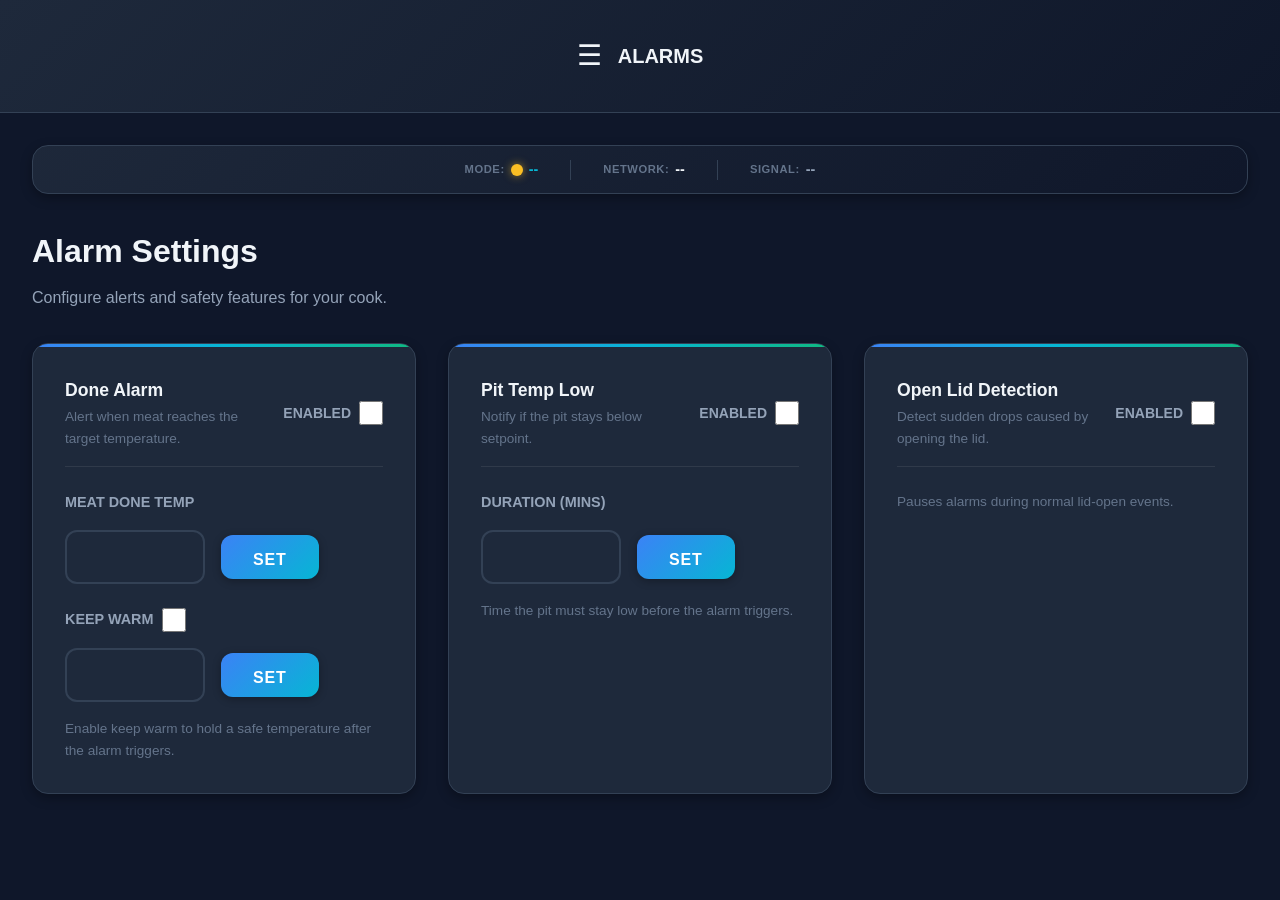
==== data/alarms.html @ 567a8484 "mess of changes" ====
<!DOCTYPE html>
<html lang="en">

<head>
    <meta charset="UTF-8">
    <title>Temp Controller - Alarms</title>
    <meta name="viewport" content="width=device-width, initial-scale=1">
    <meta name="theme-color" content="#f97316">
    <meta name="apple-mobile-web-app-capable" content="yes">
    <meta name="apple-mobile-web-app-status-bar-style" content="black-translucent">
    <link rel="icon" type="image/png" href="favicon.png">
    <link rel="apple-touch-icon" href="/icon-192.svg">
    <link rel="manifest" href="/manifest.json">
    <link rel="stylesheet" type="text/css" href="style.css">
</head>

<body class="alarms-page">
    <div class="navbar">
        <div tabindex="0" class="menu">
            <label>Alarms</label>
            <div class="menu-dropdown">
                <a href="index.html">Home</a>
                <a href="wifi.html">Wifi Setup</a>
                <a href="alarms.html">Alarms</a>
                <a href="graph.html">Temperature Graph</a>
                <a href="configuration.html">Configuration</a>
            </div>
        </div>
    </div>
    <main class="content">
        <!-- WiFi Status Bar -->
        <div class="wifi-status-bar">
            <div class="wifi-info">
                <div class="wifi-item">
                    <span class="wifi-label">Mode:</span>
                    <span id="wifi-indicator"></span>
                    <span id="wifi-mode" class="wifi-value">--</span>
                </div>
                <div class="wifi-divider"></div>
                <div class="wifi-item">
                    <span class="wifi-label">Network:</span>
                    <span id="wifi-ssid" class="wifi-value">--</span>
                </div>
                <div class="wifi-divider"></div>
                <div class="wifi-item">
                    <span class="wifi-label">Signal:</span>
                    <span id="wifi-signal" class="wifi-value">--</span>
                </div>
            </div>
        </div>

        <div class="page-header">
            <h1 class="page-title">Alarm Settings</h1>
            <p class="page-subtitle">Configure alerts and safety features for your cook.</p>
        </div>
        <div class="box-grid alarms-grid">
            <section class="box alarm-card">
                <div class="alarm-header">
                    <div>
                        <div class="alarm-title">Done Alarm</div>
                        <div class="alarm-subtitle">Alert when meat reaches the target temperature.</div>
                    </div>
                    <label class="alarm-toggle" for="boxValue6">
                        <span>Enabled</span>
                        <input class="boxchecksize" type="checkbox" id="boxValue6" name="DoneAlarm" value="yes"
                            onclick="updateCheckbox()">
                    </label>
                </div>
                <div class="alarm-body">
                    <div class="alarm-row">
                        <label class="alarm-label" for="box8">Meat Done Temp</label>
                        <div class="alarm-input-group">
                            <input type="text" id="box8" class="setpoint-input alarm-input" min="32" max="225" step="1"
                                value="" maxlength="3" size="5" inputmode="numeric" pattern="[0-9]*" onfocus="this.value=''"
                                onkeydown="if(event.key==='Enter') { this.blur(); updateBox(this); }" />
                            <button class="save-btn alarm-btn" onclick="updateBox(document.getElementById('box8'))">Set</button>
                        </div>
                    </div>
                    <div class="alarm-row">
                        <label class="alarm-label" for="boxValue4" style="display: flex; align-items: center; gap: 8px;">
                            Keep Warm
                            <input class="boxchecksize" type="checkbox" id="boxValue4" name="KeepWarm" value="yes"
                                onclick="updateCheckbox()">
                        </label>
                        <div class="alarm-input-group">
                            <input type="text" id="box9" class="setpoint-input alarm-input" min="160" max="450" step="1"
                                value="" maxlength="3" size="5" inputmode="numeric" pattern="[0-9]*" onfocus="this.value=''"
                                onkeydown="if(event.key==='Enter') { this.blur(); updateBox(this); }" />
                            <button class="save-btn alarm-btn" onclick="updateBox(document.getElementById('box9'))">Set</button>
                        </div>
                        <div class="alarm-hint">Enable keep warm to hold a safe temperature after the alarm triggers.</div>
                    </div>
                </div>
            </section>

            <section class="box alarm-card">
                <div class="alarm-header">
                    <div>
                        <div class="alarm-title">Pit Temp Low</div>
                        <div class="alarm-subtitle">Notify if the pit stays below setpoint.</div>
                    </div>
                    <label class="alarm-toggle" for="boxValue5">
                        <span>Enabled</span>
                        <input class="boxchecksize" type="checkbox" id="boxValue5" name="PitTempLow" value="yes"
                            onclick="updateCheckbox()">
                    </label>
                </div>
                <div class="alarm-body">
                    <div class="alarm-row">
                        <label class="alarm-label" for="box10">Duration (mins)</label>
                        <div class="alarm-input-group">
                            <input type="text" id="box10" class="setpoint-input alarm-input" min="1" max="999" step="1"
                                value="" maxlength="3" size="5" inputmode="numeric" pattern="[0-9]*" onfocus="this.value=''"
                                onkeydown="if(event.key==='Enter') { this.blur(); updateBox(this); }" />
                            <button class="save-btn alarm-btn" onclick="updateBox(document.getElementById('box10'))">Set</button>
                        </div>
                        <div class="alarm-hint">Time the pit must stay low before the alarm triggers.</div>
                    </div>
                </div>
            </section>

            <section class="box alarm-card">
                <div class="alarm-header">
                    <div>
                        <div class="alarm-title">Open Lid Detection</div>
                        <div class="alarm-subtitle">Detect sudden drops caused by opening the lid.</div>
                    </div>
                    <label class="alarm-toggle" for="boxValue7">
                        <span>Enabled</span>
                        <input class="boxchecksize" type="checkbox" id="boxValue7" name="LidDetection" value="yes"
                            onclick="updateCheckbox()">
                    </label>
                </div>
                <div class="alarm-body">
                    <div class="alarm-hint">Pauses alarms during normal lid-open events.</div>
                </div>
            </section>

        </div>
    </main>
    <script src="script.js" defer></script>
    <script>
        if ('serviceWorker' in navigator && location.protocol === 'http:') {
            window.addEventListener('load', () => {
                navigator.serviceWorker.register('/sw.js?v=3.0.3')
                    .then(reg => console.log('[PWA] Service Worker registered'))
                    .catch(err => console.log('[PWA] SW registration failed:', err));
            });
        }
    </script>
</body>

</html>
---- data/style.css ----
/* =============================================================================
   Smoker Controller - Modern Dashboard Styles
   ============================================================================= */

   /* Chrome, Safari, Edge, Opera */
input::-webkit-outer-spin-button,
input::-webkit-inner-spin-button {
  -webkit-appearance: none;
  margin: 0;
}

/* Firefox */
input[type=number] {
  -moz-appearance: textfield;
}
/* =============================================================================
   CSS CUSTOM PROPERTIES (Design Tokens)
   ============================================================================= */
:root {
  /* Color System - Dark Dashboard Theme */
  --primary-bg: #0f172a;
  --secondary-bg: #1e293b;
  --card-bg: #1e293b;
  --accent-blue: #3b82f6;
  --accent-cyan: #06b6d4;
  --accent-green: #10b981;
  --accent-orange: #f97316;
  --accent-red: #ef4444;
  --text-primary: #f1f5f9;
  --text-secondary: #94a3b8;
  --text-muted: #64748b;
  --border-color: #334155;
  --shadow: rgba(0, 0, 0, 0.3);
  --shadow-lg: rgba(0, 0, 0, 0.5);

  /* Spacing System */
  --space-xs: 0.5rem;
  --space-sm: 1rem;
  --space-md: 1.5rem;
  --space-lg: 2rem;
  --space-xl: 3rem;

  /* Border Radius */
  --radius-sm: 0.5rem;
  --radius-md: 0.75rem;
  --radius-lg: 1rem;
  --radius-xl: 1.5rem;

  /* Typography */
  --font-sans: -apple-system, BlinkMacSystemFont, "Segoe UI", Roboto, "Helvetica Neue", Arial, sans-serif;
  --font-mono: "Roboto Mono", "SF Mono", Consolas, "Liberation Mono", Menlo, monospace;

  /* Transitions */
  --transition-fast: 150ms cubic-bezier(0.4, 0, 0.2, 1);
  --transition-base: 200ms cubic-bezier(0.4, 0, 0.2, 1);
  --transition-slow: 300ms cubic-bezier(0.4, 0, 0.2, 1);
}

/* Light Mode Override */
body.light-mode {
  --primary-bg: #f8fafc;
  --secondary-bg: #ffffff;
  --card-bg: #ffffff;
  --text-primary: #0f172a;
  --text-secondary: #475569;
  --text-muted: #94a3b8;
  --border-color: #e2e8f0;
  --shadow: rgba(0, 0, 0, 0.1);
  --shadow-lg: rgba(0, 0, 0, 0.15);
}

/* =============================================================================
   BASE STYLES
   ============================================================================= */
* {
  margin: 0;
  padding: 0;
  box-sizing: border-box;
}

html {
  font-size: 16px;
  -webkit-font-smoothing: antialiased;
  -moz-osx-font-smoothing: grayscale;
}

body {
  font-family: var(--font-sans);
  background: var(--primary-bg);
  color: var(--text-primary);
  min-height: 100vh;
  line-height: 1.6;
}

/* =============================================================================
   TOAST NOTIFICATIONS
   ============================================================================= */
.toast-container {
  position: fixed;
  top: 1rem;
  right: 1rem;
  z-index: 10050;
  display: flex;
  flex-direction: column;
  gap: 0.75rem;
  pointer-events: none;
}

.toast {
  background: rgba(15, 23, 42, 0.95);
  color: var(--text-primary);
  border: 1px solid var(--border-color);
  border-radius: var(--radius-md);
  padding: 0.75rem 1rem;
  box-shadow: 0 10px 25px var(--shadow-lg);
  transform: translateY(-10px);
  opacity: 0;
  transition: opacity var(--transition-base), transform var(--transition-base);
  min-width: 240px;
  max-width: 320px;
  font-size: 0.9rem;
  font-weight: 600;
  pointer-events: auto;
}

.toast.show {
  opacity: 1;
  transform: translateY(0);
}

.toast-success {
  border-color: rgba(16, 185, 129, 0.6);
  box-shadow: 0 10px 25px rgba(16, 185, 129, 0.2);
}

/* =============================================================================
   HEADER & NAVIGATION
   ============================================================================= */
header {
  background: linear-gradient(135deg, var(--secondary-bg), var(--primary-bg));
  border-bottom: 1px solid var(--border-color);
  padding: var(--space-md) var(--space-lg);
  box-shadow: 0 2px 8px var(--shadow);
  position: sticky;
  top: 0;
  z-index: 100;
  display: flex;
  justify-content: space-between;
  align-items: center;
}

header h1 {
  font-size: 1.75rem;
  font-weight: 700;
  background: linear-gradient(135deg, var(--accent-blue), var(--accent-cyan));
  -webkit-background-clip: text;
  -webkit-text-fill-color: transparent;
  background-clip: text;
  margin: 0;
}

/* Menu Backdrop Overlay */
.menu-backdrop {
  position: fixed;
  top: 0;
  left: 0;
  right: 0;
  bottom: 0;
  background: rgba(0, 0, 0, 0.3);
  opacity: 0;
  visibility: hidden;
  transition: all var(--transition-base);
  z-index: 9998;
  backdrop-filter: blur(2px);
}

.menu-backdrop.active {
  opacity: 1;
  visibility: visible;
}

/* Menu Dropdown - Modern Design */
.menu {
  position: relative;
  cursor: pointer;
  outline: none;
  user-select: none;
  display: flex;
  align-items: center;
  gap: var(--space-sm);
  padding: var(--space-sm) var(--space-md);
  border-radius: var(--radius-md);
  transition: background var(--transition-fast);
}

.menu:hover {
  background: rgba(255, 255, 255, 0.05);
}

.menu:before {
  content: "\2630";
  color: var(--text-primary);
  font-size: 1.75rem;
  line-height: 1;
  transition: transform var(--transition-base);
}

.menu.menu-open:before {
  transform: rotate(90deg);
}

.menu label {
  font-size: 1.25rem;
  color: var(--text-primary);
  cursor: pointer;
  font-weight: 600;
  margin: 0;
}

.menu:focus {
  outline: none;
}

.menu.menu-open .menu-dropdown {
  opacity: 1;
  visibility: visible;
  transform: translateY(0);
  pointer-events: auto;
}

.menu-dropdown {
  position: fixed;
  top: 70px;
  left: var(--space-md);
  background: var(--secondary-bg);
  border: 2px solid var(--border-color);
  border-radius: var(--radius-lg);
  box-shadow: 0 12px 40px var(--shadow-lg), 0 0 0 1px rgba(255, 255, 255, 0.05);
  min-width: 260px;
  opacity: 0;
  visibility: hidden;
  transform: translateY(-20px);
  transition: all var(--transition-base);
  pointer-events: none;
  z-index: 9999;
  overflow: hidden;
  backdrop-filter: blur(10px);
  background: linear-gradient(135deg, var(--secondary-bg) 0%, rgba(30, 41, 59, 0.95) 100%);
}

.menu-dropdown::before {
  content: "";
  position: absolute;
  top: 0;
  left: 0;
  right: 0;
  height: 3px;
  background: linear-gradient(90deg, var(--accent-blue), var(--accent-cyan), var(--accent-green));
}

.menu-dropdown a {
  display: flex;
  align-items: center;
  padding: var(--space-md) var(--space-lg);
  color: var(--text-primary);
  text-decoration: none;
  font-size: 1rem;
  font-weight: 500;
  border-bottom: 1px solid rgba(51, 65, 85, 0.5);
  transition: all var(--transition-fast);
  position: relative;
  overflow: hidden;
}

.menu-dropdown a::before {
  content: "";
  position: absolute;
  left: 0;
  top: 0;
  bottom: 0;
  width: 4px;
  background: var(--accent-cyan);
  transform: translateX(-4px);
  transition: transform var(--transition-base);
}

.menu-dropdown a:last-child {
  border-bottom: none;
}

.menu-dropdown a:hover {
  background: rgba(59, 130, 246, 0.1);
  color: var(--accent-cyan);
  padding-left: calc(var(--space-lg) + var(--space-xs));
}

.menu-dropdown a:hover::before {
  transform: translateX(0);
}

.menu-dropdown a:active {
  background: rgba(59, 130, 246, 0.2);
  transform: scale(0.98);
}

/* Menu icons (optional enhancement) */
.menu-dropdown a::after {
  content: "→";
  margin-left: auto;
  opacity: 0;
  transform: translateX(-10px);
  transition: all var(--transition-base);
  color: var(--accent-cyan);
  font-weight: bold;
}

.menu-dropdown a:hover::after {
  opacity: 1;
  transform: translateX(0);
}

/* Dark Mode Toggle */
#darkModeToggle {
  background: transparent;
  border: 2px solid var(--border-color);
  border-radius: var(--radius-md);
  padding: var(--space-xs) var(--space-sm);
  font-size: 1.5rem;
  cursor: pointer;
  transition: all var(--transition-base);
  color: var(--text-primary);
}

#darkModeToggle:hover {
  border-color: var(--accent-cyan);
  transform: scale(1.1);
}

/* Connection Status */
.connection-status {
  display: flex;
  align-items: center;
  gap: var(--space-xs);
  font-size: 0.875rem;
  padding: var(--space-xs) var(--space-sm);
  border-radius: var(--radius-sm);
  background: var(--card-bg);
}

.status-dot {
  width: 8px;
  height: 8px;
  border-radius: 50%;
  animation: pulse 2s cubic-bezier(0.4, 0, 0.6, 1) infinite;
}

.status-connected .status-dot {
  background: var(--accent-green);
}

.status-disconnected .status-dot {
  background: var(--accent-red);
  animation: none;
}

@keyframes pulse {

  0%,
  100% {
    opacity: 1;
  }

  50% {
    opacity: 0.5;
  }
}

/* Navbar (legacy compatibility) */
.navbar {
  display: flex;
  justify-content: center;
  align-items: center;
  flex-wrap: wrap;
  gap: var(--space-sm);
  background: linear-gradient(135deg, var(--secondary-bg), var(--primary-bg));
  border-bottom: 1px solid var(--border-color);
  padding: var(--space-md) var(--space-lg);
}

.navbar p {
  font-size: 1.75rem;
  font-weight: 700;
  color: var(--text-primary);
  text-align: center;
  margin: 0;
}

/* WiFi Status Bar - Full width professional status bar */
.wifi-status-bar {
  display: flex;
  align-items: center;
  justify-content: center;
  gap: var(--space-lg);
  padding: 12px var(--space-lg);
  background: linear-gradient(135deg, rgba(30, 41, 59, 0.95), rgba(15, 23, 42, 0.95));
  border: 1px solid var(--border-color);
  border-radius: var(--radius-lg);
  margin-bottom: var(--space-lg);
  box-shadow: 0 4px 12px var(--shadow);
}

.wifi-status-bar #wifi-indicator {
  width: 12px;
  height: 12px;
  border-radius: 50%;
  background: #fbbf24;
  box-shadow: 0 0 8px rgba(251,191,36,0.6);
  flex-shrink: 0;
}

.wifi-status-bar .wifi-info {
  display: flex;
  align-items: center;
  gap: var(--space-lg);
  flex-wrap: wrap;
}

.wifi-status-bar .wifi-item {
  display: flex;
  align-items: center;
  gap: 6px;
}

.wifi-status-bar .wifi-label {
  font-size: 0.7rem;
  color: var(--text-muted);
  text-transform: uppercase;
  font-weight: 600;
  letter-spacing: 0.05em;
}

.wifi-status-bar .wifi-value {
  font-size: 0.9rem;
  color: var(--text-primary);
  font-weight: 600;
}

.wifi-status-bar #wifi-mode {
  color: var(--accent-cyan);
  font-weight: 700;
}

.wifi-status-bar #wifi-ssid {
  color: var(--text-primary);
  max-width: 200px;
  white-space: nowrap;
  overflow: hidden;
  text-overflow: ellipsis;
}

.wifi-status-bar #wifi-signal {
  color: var(--text-secondary);
}

.wifi-status-bar .wifi-divider {
  width: 1px;
  height: 20px;
  background: var(--border-color);
}

/* =============================================================================
   MAIN CONTENT & DASHBOARD
   ============================================================================= */
.content {
  padding: var(--space-lg);
  max-width: 1400px;
  margin: 0 auto;
}

.dashboard {
  max-width: 1200px;
  margin: 0 auto;
  padding: var(--space-lg);
}

/* =============================================================================
   CARD SYSTEM
   ============================================================================= */
.box-grid {
  display: grid;
  gap: var(--space-lg);
  grid-template-columns: repeat(auto-fit, minmax(250px, 1fr));
  margin: 0 auto;
}

.box,
.card {
  background: linear-gradient(135deg, var(--card-bg), var(--secondary-bg));
  border: 1px solid var(--border-color);
  border-radius: var(--radius-lg);
  padding: var(--space-lg);
  box-shadow: 0 4px 12px var(--shadow);
  transition: all var(--transition-base);
  position: relative;
  overflow: hidden;
}

.box:hover,
.card:hover {
  transform: translateY(-4px);
  box-shadow: 0 8px 24px var(--shadow-lg);
  border-color: var(--accent-cyan);
}

/* Card with gradient accent */
.box::before,
.card::before {
  content: "";
  position: absolute;
  top: 0;
  left: 0;
  right: 0;
  height: 3px;
  background: linear-gradient(90deg, var(--accent-blue), var(--accent-cyan), var(--accent-green));
}

.box-title,
.card h2 {
  font-size: 1.25rem;
  font-weight: 600;
  color: var(--text-secondary);
  margin-bottom: var(--space-sm);
  text-transform: uppercase;
  letter-spacing: 0.05em;
}

.fan-header {
  display: flex;
  align-items: center;
  justify-content: space-between;
  gap: var(--space-sm);
  margin-bottom: var(--space-sm);
}

.card h2 {
  font-size: 1.5rem;
}

/* Chart Card - Full Width */
.chart-card {
  grid-column: 1 / -1;
  min-height: 400px;
}

/* =============================================================================
   VALUE DISPLAYS
   ============================================================================= */
.currentValue,
.temp-display,
.fan-display {
  font-size: 3rem;
  font-weight: 700;
  font-family: var(--font-mono);
  text-align: center;
  margin: var(--space-md) 0;
  background: linear-gradient(135deg, var(--accent-blue), var(--accent-cyan));
  -webkit-background-clip: text;
  -webkit-text-fill-color: transparent;
  background-clip: text;
  line-height: 1.2;
}

.temp-display[aria-live="polite"],
.fan-display[aria-live="polite"] {
  transition: all var(--transition-slow);
}

/* Hidden Value */
.hiddenValue {
  position: absolute;
  left: -9999px;
  width: 1px;
  height: 1px;
  overflow: hidden;
}

/* =============================================================================
   FORM CONTROLS
   ============================================================================= */

/* Setpoint Input */
.setpoint-input {
  width: 100%;
  max-width: 180px;
  margin: 0 auto;
  display: block;
  text-align: center;
  font-size: 2rem;
  font-weight: 700;
  font-family: var(--font-mono);
  padding: var(--space-sm);
  background: var(--secondary-bg);
  border: 2px solid var(--border-color);
  border-radius: var(--radius-md);
  color: var(--text-primary);
  transition: all var(--transition-base);
  outline: none;
  appearance: textfield;
  -moz-appearance: textfield;
}

.setpoint-input::-webkit-outer-spin-button,
.setpoint-input::-webkit-inner-spin-button {
  -webkit-appearance: none;
  margin: 0;
}

.setpoint-input:focus {
  border-color: var(--accent-cyan);
  box-shadow: 0 0 0 3px rgba(6, 182, 212, 0.2);
  transform: scale(1.02);
}

.setpoint-input:hover {
  border-color: var(--accent-blue);
}

/* Buttons */
button,
.box button {
  font-family: var(--font-sans);
  font-size: 1rem;
  font-weight: 600;
  padding: var(--space-sm) var(--space-lg);
  background: linear-gradient(135deg, var(--accent-blue), var(--accent-cyan));
  color: white;
  border: none;
  border-radius: var(--radius-md);
  cursor: pointer;
  transition: all var(--transition-base);
  box-shadow: 0 2px 8px var(--shadow);
  text-transform: uppercase;
  letter-spacing: 0.05em;
}

button:hover,
.box button:hover {
  transform: translateY(-2px);
  box-shadow: 0 4px 12px var(--shadow-lg);
}

button:active,
.box button:active {
  transform: translateY(0);
}

/* Fan Mode Button */
.fan-mode-btn {
  padding: 8px 14px;
  font-size: 0.85rem;
  font-weight: 600;
  letter-spacing: 0.08em;
  text-transform: uppercase;
  border-radius: 8px;
  border: 2px solid var(--accent-green);
  background: rgba(16, 185, 129, 0.15);
  color: #10b981;
  box-shadow: none;
}

.fan-mode-btn:hover {
  transform: none;
  box-shadow: none;
  background: rgba(16, 185, 129, 0.25);
}

.fan-mode-btn--off {
  border-color: #dc2626 !important;
  background: #9d2f2f !important;
  color: #ffffff !important;
  box-shadow: 0 0 3px rgba(220, 38, 38, 0.5) !important;
}

/* Adjustment Buttons (+/-) */
.adj-btn {
  background: var(--secondary-bg);
  border: 1px solid var(--border-color);
  color: var(--text-primary);
  width: 40px;
  height: 40px;
  padding: 0;
  display: flex;
  align-items: center;
  justify-content: center;
  font-size: 1.5rem;
  margin: 0 !important;
  /* Override default button margin */
}

.adj-btn:hover {
  background: var(--card-bg);
  border-color: var(--accent-cyan);
}

/* Checkbox */
input[type="checkbox"],
.boxchecksize {
  width: 24px;
  height: 24px;
  cursor: pointer;
  accent-color: var(--accent-cyan);
  vertical-align: middle;
  float: left;
  margin: 0px 0px 0px;
}

/* Toggle Switch */
.toggle-switch {
  position: relative;
  width: 60px;
  height: 32px;
  flex-shrink: 0;
}

.toggle-switch input {
  opacity: 0;
  width: 0;
  height: 0;
  position: absolute;
}

.toggle-slider {
  position: absolute;
  cursor: pointer;
  top: 0;
  left: 0;
  right: 0;
  bottom: 0;
  background: var(--border-color);
  transition: var(--transition-base);
  border-radius: 34px;
  box-shadow: inset 0 2px 4px rgba(0, 0, 0, 0.2);
}

.toggle-slider:before {
  position: absolute;
  content: "";
  height: 24px;
  width: 24px;
  left: 4px;
  bottom: 4px;
  background: white;
  transition: var(--transition-base);
  border-radius: 50%;
  box-shadow: 0 2px 4px rgba(0, 0, 0, 0.3);
}

.toggle-switch input:checked+.toggle-slider {
  background: linear-gradient(135deg, var(--accent-blue), var(--accent-cyan));
}

.toggle-switch input:checked+.toggle-slider:before {
  transform: translateX(28px);
}

.toggle-switch input:focus+.toggle-slider {
  box-shadow: 0 0 0 3px rgba(6, 182, 212, 0.2);
}

/* Hide/show animation for IP fields */
#static-ip-fields {
  transition: all var(--transition-base);
  max-height: 500px;
  overflow: hidden;
  opacity: 1;
}

#static-ip-fields.hidden {
  max-height: 0;
  opacity: 0;
  margin: 0;
  pointer-events: none;
}

/* Slider */
.slider {
  -webkit-appearance: none;
  width: 100%;
  height: 8px;
  border-radius: var(--radius-sm);
  background: var(--border-color);
  outline: none;
  transition: background var(--transition-base);
}

.slider:hover {
  background: var(--text-muted);
}

.slider::-webkit-slider-thumb {
  -webkit-appearance: none;
  appearance: none;
  width: 24px;
  height: 24px;
  border-radius: 50%;
  background: linear-gradient(135deg, var(--accent-blue), var(--accent-cyan));
  cursor: pointer;
  box-shadow: 0 2px 8px var(--shadow);
  transition: all var(--transition-base);
}

.slider::-webkit-slider-thumb:hover {
  transform: scale(1.2);
  box-shadow: 0 4px 12px var(--shadow-lg);
}

.slider::-moz-range-thumb {
  width: 24px;
  height: 24px;
  border-radius: 50%;
  background: linear-gradient(135deg, var(--accent-blue), var(--accent-cyan));
  cursor: pointer;
  border: none;
  box-shadow: 0 2px 8px var(--shadow);
  transition: all var(--transition-base);
}

.slider::-moz-range-thumb:hover {
  transform: scale(1.2);
  box-shadow: 0 4px 12px var(--shadow-lg);
}

/* =============================================================================
   ALARM/CHECKBOX LAYOUT
   ============================================================================= */
.page-header {
  margin-bottom: var(--space-lg);
  text-align: left;
}

.page-title {
  font-size: 2rem;
  font-weight: 700;
  margin-bottom: var(--space-xs);
  color: var(--text-primary);
}

.page-subtitle {
  color: var(--text-secondary);
  font-size: 1rem;
}

/* =============================================================================
   CONFIGURATION LAYOUT
   ============================================================================= */

.config-grid {
  grid-template-columns: 1fr;
  max-width: 900px;
  margin: 0 auto;
}

.config-full {
  grid-column: 1 / -1;
}

.config-card {
  display: flex;
  flex-direction: column;
  gap: var(--space-md);
  width: 100%;
}

.config-header {
  display: flex;
  align-items: center;
  justify-content: space-between;
  gap: var(--space-md);
  padding-bottom: var(--space-sm);
  border-bottom: 1px solid rgba(255, 255, 255, 0.08);
}

.config-title {
  font-size: 1.1rem;
  font-weight: 700;
  color: var(--text-primary);
  margin-bottom: 0.15rem;
}

.config-subtitle {
  font-size: 0.85rem;
  color: var(--text-muted);
}

.config-body {
  display: flex;
  flex-direction: column;
  gap: var(--space-md);
}

.config-hint {
  font-size: 0.85rem;
  color: var(--text-muted);
  background: rgba(255, 255, 255, 0.03);
  padding: var(--space-sm);
  border-radius: var(--radius-md);
  border: 1px solid rgba(255, 255, 255, 0.06);
}

.config-section {
  display: flex;
  flex-direction: column;
  gap: var(--space-sm);
  padding: var(--space-sm);
  background: var(--secondary-bg);
  border-radius: var(--radius-md);
  border: 1px solid rgba(255, 255, 255, 0.06);
}

.config-section-header {
  display: flex;
  align-items: center;
  justify-content: space-between;
  gap: var(--space-md);
  flex-wrap: wrap;
}

.config-section-title {
  font-size: 1rem;
  font-weight: 700;
  color: var(--text-primary);
}

.config-reading {
  font-size: 0.85rem;
  color: var(--text-muted);
}

.config-controls {
  display: flex;
  align-items: center;
  justify-content: space-between;
  gap: var(--space-md);
  flex-wrap: wrap;
}

.config-input-row {
  display: flex;
  flex-direction: column;
  gap: var(--space-xs);
}

.config-label {
  font-size: 0.75rem;
  text-transform: uppercase;
  color: var(--text-secondary);
  letter-spacing: 0.08em;
}

.config-input-group {
  display: flex;
  align-items: center;
  gap: var(--space-xs);
}

.config-input {
  width: 120px;
  text-align: center;
  font-family: var(--font-mono);
  font-size: 1.25rem;
  padding: var(--space-xs) var(--space-sm);
}

.config-input::-webkit-outer-spin-button,
.config-input::-webkit-inner-spin-button {
  -webkit-appearance: none;
  margin: 0;
}

.config-actions {
  display: flex;
  justify-content: center;
}

.config-defaults {
  display: flex;
  align-items: center;
  gap: var(--space-sm);
  flex-wrap: wrap;
  font-size: 0.85rem;
  color: var(--text-muted);
}

.config-defaults-label {
  text-transform: uppercase;
  font-weight: 600;
  letter-spacing: 0.08em;
  color: var(--text-secondary);
}

.config-defaults-values {
  display: flex;
  align-items: center;
  gap: var(--space-xs);
}

.config-separator {
  color: var(--text-muted);
}

.config-autotune {
  display: flex;
  flex-direction: column;
  gap: var(--space-xs);
  padding: var(--space-sm);
  background: rgba(255, 255, 255, 0.02);
  border: 1px solid rgba(255, 255, 255, 0.06);
  border-radius: var(--radius-md);
}

.config-toggle {
  display: inline-flex;
  align-items: center;
  gap: var(--space-xs);
  color: var(--text-secondary);
  font-weight: 600;
}

.config-toggle input {
  margin: 0;
}

.config-status {
  font-size: 0.85rem;
  color: var(--text-secondary);
}

.config-results {
  display: flex;
  flex-direction: column;
  gap: var(--space-xs);
  font-size: 0.85rem;
  color: var(--text-secondary);
}

.config-results-label {
  text-transform: uppercase;
  font-weight: 600;
  letter-spacing: 0.08em;
  color: var(--text-muted);
}

.config-results-values {
  display: flex;
  flex-wrap: wrap;
  gap: var(--space-sm);
}

.config-warning {
  display: none;
  padding: var(--space-sm);
  border-radius: var(--radius-md);
  border: 1px solid rgba(248, 113, 113, 0.3);
  background: rgba(248, 113, 113, 0.08);
  color: #fca5a5;
  font-size: 0.85rem;
}

.timezone-grid {
  display: grid;
  grid-template-columns: repeat(auto-fit, minmax(160px, 1fr));
  gap: var(--space-sm);
}

.tz-option {
  position: relative;
  display: flex;
  flex-direction: column;
  gap: 2px;
  padding: var(--space-sm);
  border-radius: var(--radius-md);
  background: var(--secondary-bg);
  border: 1px solid rgba(255, 255, 255, 0.06);
  cursor: pointer;
  transition: all var(--transition-base);
}

.tz-option:hover {
  transform: translateY(-2px);
  border-color: var(--accent-cyan);
  box-shadow: 0 6px 16px var(--shadow);
}

.tz-option input {
  position: absolute;
  opacity: 0;
  pointer-events: none;
}

.tz-radio-custom {
  width: 14px;
  height: 14px;
  border-radius: 50%;
  border: 2px solid var(--border-color);
  background: transparent;
  margin-bottom: var(--space-xs);
  box-shadow: inset 0 0 0 2px transparent;
}

.tz-label {
  font-size: 0.95rem;
  font-weight: 700;
  color: var(--text-primary);
}

.tz-abbrev {
  font-size: 0.75rem;
  color: var(--text-muted);
  text-transform: uppercase;
  letter-spacing: 0.06em;
}

.tz-option.selected {
  border-color: var(--accent-cyan);
  background: rgba(6, 182, 212, 0.08);
}

.tz-option.selected .tz-radio-custom {
  border-color: var(--accent-cyan);
  box-shadow: inset 0 0 0 4px var(--accent-cyan);
}

.instruction-text {
  color: var(--text-muted);
  font-size: 0.9rem;
  line-height: 1.5;
  margin: 0;
}

.config-warning-text {
  color: #f87171;
  font-weight: 700;
}

.config-btn {
  display: inline-flex;
  align-items: center;
  justify-content: center;
  height: 44px;
}

.config-btn--wide {
  width: 200px;
}

.pid-grid {
  display: grid;
  grid-template-columns: repeat(auto-fit, minmax(150px, 1fr));
  gap: var(--space-md);
}

.pid-field {
  display: flex;
  flex-direction: column;
  align-items: center;
  gap: var(--space-xs);
}

.pid-field label {
  font-size: 0.8rem;
  color: var(--text-muted);
}

.config-ota-stack {
  display: flex;
  flex-direction: column;
  align-items: center;
  gap: var(--space-md);
}

.config-ota-meta {
  display: flex;
  flex-wrap: wrap;
  gap: var(--space-sm);
  justify-content: center;
}

.config-pill {
  padding: var(--space-xs) var(--space-md);
  border-radius: var(--radius-md);
  background: rgba(0, 0, 0, 0.2);
  border: 1px solid rgba(255, 255, 255, 0.08);
  color: var(--text-primary);
  font-size: 0.9rem;
}

.config-ota-actions {
  display: flex;
  flex-wrap: wrap;
  gap: var(--space-sm);
  justify-content: center;
}

.config-ota-status {
  min-height: 24px;
  text-align: center;
}

.config-progress {
  width: 260px;
  height: 18px;
  background: rgba(255, 255, 255, 0.08);
  border-radius: 8px;
  overflow: hidden;
  display: none;
}

.config-progress-bar {
  height: 100%;
  width: 0%;
  background: var(--accent-green);
  transition: width 0.3s;
}

.config-ota-details {
  display: flex;
  flex-direction: column;
  gap: 6px;
  font-size: 0.8rem;
  color: var(--text-muted);
  text-align: center;
}

.config-strong {
  font-weight: 700;
  color: var(--text-primary);
}

.alarms-grid {
  grid-template-columns: repeat(auto-fit, minmax(280px, 1fr));
}

.alarm-card {
  display: flex;
  flex-direction: column;
  gap: var(--space-md);
}

.alarm-header {
  display: flex;
  align-items: center;
  justify-content: space-between;
  gap: var(--space-md);
  padding-bottom: var(--space-sm);
  border-bottom: 1px solid rgba(255, 255, 255, 0.08);
}

.alarm-title {
  font-size: 1.1rem;
  font-weight: 700;
  color: var(--text-primary);
  margin-bottom: 0.15rem;
}

.alarm-subtitle {
  font-size: 0.85rem;
  color: var(--text-muted);
}

.alarm-toggle {
  display: inline-flex;
  align-items: center;
  gap: var(--space-xs);
  color: var(--text-secondary);
  font-weight: 600;
}

.alarm-toggle input {
  margin: 0;
}

.alarm-body {
  display: flex;
  flex-direction: column;
  gap: var(--space-sm);
}

.alarm-row {
  display: flex;
  flex-direction: column;
  gap: var(--space-xs);
}

.alarm-label {
  font-size: 0.9rem;
  color: var(--text-secondary);
}

.alarm-input-group {
  display: flex;
  align-items: center;
  gap: var(--space-sm);
  flex-wrap: wrap;
}

.alarm-input {
  max-width: 140px;
  font-size: 1.5rem;
}

.alarm-btn {
  height: 44px;
  padding: 0 var(--space-md);
}

.alarm-inline {
  display: flex;
  align-items: center;
  gap: var(--space-sm);
  flex-wrap: wrap;
}

.alarm-hint {
  font-size: 0.85rem;
  color: var(--text-muted);
}

/* =============================================================================
   GRAPH LAYOUT
   ============================================================================= */

.graph-grid {
  grid-template-columns: 1fr;
}

.graph-card {
  display: flex;
  flex-direction: column;
  gap: var(--space-md);
}

.graph-header {
  display: flex;
  align-items: center;
  justify-content: space-between;
  gap: var(--space-md);
  padding-bottom: var(--space-sm);
  border-bottom: 1px solid rgba(255, 255, 255, 0.08);
}

.graph-title {
  font-size: 1.1rem;
  font-weight: 700;
  color: var(--text-primary);
  margin-bottom: 0.15rem;
}

.graph-subtitle {
  font-size: 0.85rem;
  color: var(--text-muted);
}

.graph-body {
  display: flex;
  flex-direction: column;
  gap: var(--space-sm);
}

.chart-container {
  position: relative;
  width: 100%;
  height: 400px;
}

.boxAlarm {
  display: flex;
  justify-content: space-between;
  align-items: center;
  padding: var(--space-sm);
  margin: var(--space-xs) 0;
  background: var(--secondary-bg);
  border-radius: var(--radius-sm);
}

.boxAlarm label {
  font-size: 1rem;
  color: var(--text-secondary);
  margin-right: var(--space-sm);
}

.boxAlarm input {
  margin: 0;
}

/* Scoped override: keep alarm header controls vertically aligned
   Remove float and extra bottom margin only for checkboxes inside alarm headers */
.box .boxAlarm input[type="checkbox"],
.box .boxAlarm .boxchecksize {
  float: none;
  margin: 0;
  vertical-align: middle;
}

/* Center the control row that follows an alarm header (.boxAlarm) */
.box .boxAlarm + div {
  display: flex;
  align-items: center;
  gap: 5px;
  margin-top: 0;
  justify-content: center;
}

/* Place checkbox to the right of the label text inside alarm headers */
.box .boxAlarm label {
  display: inline-flex;
  align-items: center;
  gap: var(--space-xs);
}
.box .boxAlarm label input[type="checkbox"],
.box .boxAlarm label .boxchecksize {
  order: 2;
  float: none;
  margin: 0 0 0;
  vertical-align: middle;
}

/* =============================================================================
   CHART CONTAINER
   ============================================================================= */
.chart-container {
  width: 100%;
  height: 400px;
  position: relative;  
}

#tempChart,
#fanChart {
  max-height: 100%;
}

/* =============================================================================
   WIFI CONFIGURATION STYLES
   ============================================================================= */

/* Form Containers */
form {
  max-width: 500px;
  margin: var(--space-lg) auto;
  background: var(--card-bg);
  padding: var(--space-xl);
  border-radius: var(--radius-lg);
  box-shadow: 0 8px 24px var(--shadow-lg);
  border: 1px solid var(--border-color);
}

/* Form Inputs */
input[type="text"],
input[type="password"],
input[type="number"],
select {
  width: 100%;
  padding: var(--space-sm) var(--space-md);
  margin: var(--space-xs) 0 var(--space-xs) 0;
  background: var(--secondary-bg);
  border: 2px solid var(--border-color);
  border-radius: var(--radius-md);
  color: var(--text-primary);
  font-size: 1rem;
  font-family: var(--font-sans);
  transition: all var(--transition-base);
  outline: none;
}

input[type="text"]:focus,
input[type="password"]:focus,
input[type="number"]:focus,
select:focus {
  border-color: var(--accent-cyan);
  box-shadow: 0 0 0 3px rgba(6, 182, 212, 0.2);
}

/* Select dropdown specific styling */
select {
  cursor: pointer;
  appearance: none;
  -webkit-appearance: none;
  -moz-appearance: none;
  background-image: url('data:image/svg+xml;utf8,<svg fill="%2394a3b8" height="24" viewBox="0 0 24 24" width="24" xmlns="http://www.w3.org/2000/svg"><path d="M7 10l5 5 5-5z"/></svg>');
  background-repeat: no-repeat;
  background-position: right var(--space-sm) center;
  background-size: 20px;
  padding-right: calc(var(--space-md) + 20px);
}

select:hover {
  border-color: var(--accent-blue);
  background-color: rgba(59, 130, 246, 0.05);
}

select option {
  background: var(--secondary-bg);
  color: var(--text-primary);
  padding: var(--space-sm);
}

/* Form Labels */
label {
  display: block;
  font-size: 0.875rem;
  font-weight: 600;
  color: var(--text-secondary);
  text-transform: uppercase;
}

/* Password Toggle */
.password-toggle {
  display: flex;
  align-items: center;
  gap: var(--space-sm);
  margin: var(--space-sm) 0;
  color: var(--text-secondary);
  font-size: 0.875rem;
}

.password-toggle input[type="checkbox"] {
  width: 24px;
  height: 24px;
  margin: 0;
  accent-color: var(--accent-cyan);
}

/* Redirect Box */
.box-redirect {
  text-align: left;
  padding: var(--space-md);
  background: var(--secondary-bg);
  border-radius: var(--radius-md);
  margin: var(--space-md) 0;
}

.box-redirectIP {
  text-align: center;
  font-family: var(--font-mono);
  font-size: 1.25rem;
  color: var(--accent-cyan);
  padding: var(--space-sm);
  background: var(--primary-bg);
  border-radius: var(--radius-sm);
  margin: var(--space-sm) 0;
}

/* =============================================================================
   RESPONSIVE DESIGN
   ============================================================================= */

/* Tablet */
@media (max-width: 768px) {
  :root {
    --space-lg: 1.5rem;
    --space-xl: 2rem;
  }

  header h1 {
    font-size: 1.5rem;
  }

  .box-grid {
    grid-template-columns: repeat(auto-fit, minmax(200px, 1fr));
    gap: var(--space-md);
  }

  .currentValue,
  .temp-display,
  .fan-display {
    font-size: 2.5rem;
  }

  .chart-container {
    height: 300px;
  }

  .config-controls {
    flex-direction: column;
    align-items: stretch;
  }

  .config-input-row {
    width: 100%;
  }

  .config-input-group {
    width: 100%;
    justify-content: center;
  }

  .config-actions {
    justify-content: center;
  }

  .config-btn--wide {
    width: 100%;
  }

  .config-ota-meta {
    width: 100%;
  }

  .config-pill {
    flex: 1 1 160px;
    text-align: center;
  }

  /* Navbar responsive - tablet */
  .navbar {
    padding: var(--space-sm) var(--space-md);
  }

  /* WiFi status bar - tablet */
  .wifi-status-bar {
    padding: 10px var(--space-md);
    gap: var(--space-md);
  }

  .wifi-status-bar .wifi-info {
    gap: var(--space-md);
  }

  .wifi-status-bar #wifi-ssid {
    max-width: 150px;
  }
}

/* Mobile */
@media (max-width: 480px) {
  :root {
    --space-lg: 1rem;
    --space-xl: 1.5rem;
  }

  header {
    padding: var(--space-sm) var(--space-md);
  }

  header h1 {
    font-size: 1.25rem;
  }

  .content,
  .dashboard {
    padding: var(--space-md);
  }

  .box-grid {
    grid-template-columns: 1fr;
    gap: var(--space-sm);
  }

  .config-grid {
    grid-template-columns: 1fr;
  }

  .config-section-header {
    flex-direction: column;
    align-items: flex-start;
  }

  .config-controls {
    flex-direction: column;
    align-items: stretch;
  }

  .config-input-group {
    width: 100%;
  }

  .config-input {
    width: 100%;
    max-width: 100%;
  }

  .config-btn,
  .config-btn--wide {
    width: 100%;
  }

  .pid-grid {
    grid-template-columns: 1fr;
  }

  .timezone-grid {
    grid-template-columns: repeat(2, minmax(0, 1fr));
  }

  .config-ota-actions {
    width: 100%;
  }

  .config-progress {
    width: 100%;
  }

  .currentValue,
  .temp-display,
  .fan-display {
    font-size: 2rem;
  }

  .setpoint-input {
    font-size: 1.5rem;
  }

  .chart-container {
    height: 250px;
    padding: var(--space-sm);
  }

  form {
    padding: var(--space-lg);
  }

  /* Mobile menu dropdown */
  .menu-dropdown {
    left: var(--space-sm);
    right: var(--space-sm);
    top: 60px;
    min-width: auto;
  }

  .menu label {
    font-size: 1rem;
  }

  /* WiFi status bar - mobile */
  .wifi-status-bar {
    flex-direction: column;
    padding: var(--space-sm) var(--space-md);
    gap: var(--space-sm);
    text-align: center;
  }

  .wifi-status-bar .wifi-info {
    flex-direction: column;
    gap: var(--space-xs);
  }

  .wifi-status-bar .wifi-item {
    justify-content: center;
  }

  .wifi-status-bar .wifi-divider {
    display: none;
  }

  .wifi-status-bar #wifi-ssid {
    max-width: 100%;
  }
}

/* =============================================================================
   ACCESSIBILITY
   ============================================================================= */

/* Visually Hidden (screen reader only) */
.visually-hidden {
  position: absolute;
  left: -10000px;
  width: 1px;
  height: 1px;
  overflow: hidden;
  clip: rect(0, 0, 0, 0);
  white-space: nowrap;
}

/* Focus Visible (for keyboard navigation) */
*:focus-visible {
  outline: 2px solid var(--accent-cyan);
  outline-offset: 2px;
}

/* Reduced Motion */
@media (prefers-reduced-motion: reduce) {

  *,
  *::before,
  *::after {
    animation-duration: 0.01ms !important;
    animation-iteration-count: 1 !important;
    transition-duration: 0.01ms !important;
  }
}

/* High Contrast Mode */
@media (prefers-contrast: high) {
  :root {
    --border-color: var(--text-primary);
  }

  .box,
  .card {
    border-width: 2px;
  }
}

/* =============================================================================
   OTA SUCCESS MODAL
   ============================================================================= */
.ota-modal-overlay {
  position: fixed;
  top: 0;
  left: 0;
  right: 0;
  bottom: 0;
  background: rgba(0, 0, 0, 0.85);
  display: flex;
  justify-content: center;
  align-items: center;
  z-index: 10000;
  backdrop-filter: blur(8px);
  animation: fadeIn 0.3s ease-out;
}

@keyframes fadeIn {
  from { opacity: 0; }
  to { opacity: 1; }
}

.ota-modal-content {
  background: linear-gradient(145deg, var(--card-bg), var(--bg-secondary));
  border: 1px solid var(--border-color);
  border-radius: var(--radius-lg);
  padding: var(--space-xl) var(--space-2xl);
  text-align: center;
  max-width: 400px;
  width: 90%;
  box-shadow: 0 20px 60px rgba(0, 0, 0, 0.5), 0 0 40px rgba(16, 185, 129, 0.2);
  animation: slideUp 0.4s ease-out;
}

@keyframes slideUp {
  from {
    opacity: 0;
    transform: translateY(30px);
  }
  to {
    opacity: 1;
    transform: translateY(0);
  }
}

.ota-modal-icon {
  width: 80px;
  height: 80px;
  background: linear-gradient(135deg, #10b981, #059669);
  border-radius: 50%;
  display: flex;
  justify-content: center;
  align-items: center;
  margin: 0 auto var(--space-lg);
  font-size: 40px;
  color: white;
  box-shadow: 0 8px 24px rgba(16, 185, 129, 0.4);
  animation: scaleIn 0.5s ease-out 0.2s both;
}

@keyframes scaleIn {
  from {
    transform: scale(0);
  }
  to {
    transform: scale(1);
  }
}

.ota-modal-title {
  font-size: 1.75rem;
  font-weight: 700;
  color: #10b981;
  margin: 0 0 var(--space-md);
}

.ota-modal-message {
  font-size: 1rem;
  color: var(--text-secondary);
  margin: 0 0 var(--space-sm);
  line-height: 1.5;
}

.ota-modal-version {
  font-size: 0.9rem;
  color: var(--accent-cyan);
  margin: 0 0 var(--space-lg);
  font-weight: 600;
}

.ota-modal-btn {
  background: linear-gradient(135deg, #10b981, #059669);
  color: white;
  border: none;
  border-radius: var(--radius-md);
  padding: var(--space-md) var(--space-2xl);
  font-size: 1.1rem;
  font-weight: 600;
  cursor: pointer;
  transition: all var(--transition-base);
  min-width: 120px;
}

.ota-modal-btn:hover {
  background: linear-gradient(135deg, #059669, #047857);
  transform: translateY(-2px);
  box-shadow: 0 6px 20px rgba(16, 185, 129, 0.4);
}

.ota-modal-btn:active {
  transform: translateY(0);
}

/* =============================================================================
   PRINT STYLES
   ============================================================================= */
@media print {

  header,
  .menu,
  button,
  #darkModeToggle {
    display: none;
  }

  body {
    background: white;
    color: black;
  }

  .box,
  .card {
    border: 1px solid #000;
    box-shadow: none;
    page-break-inside: avoid;
  }
}
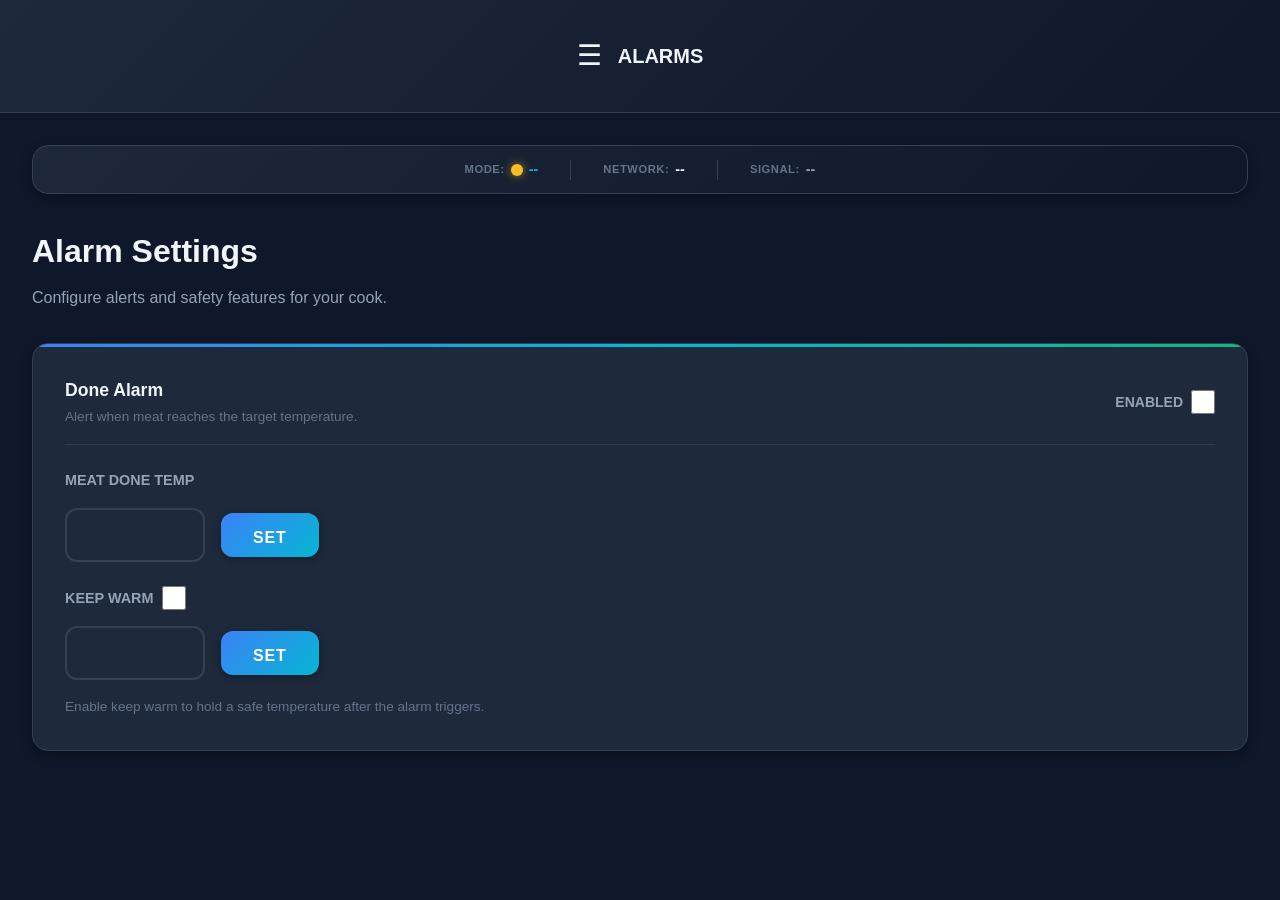
==== commit 29f70d1d: "v3.0.0.4" ====
--- a/data/alarms.html
+++ b/data/alarms.html
@@ -93,56 +93,13 @@
                 </div>
             </section>
 
-            <section class="box alarm-card">
-                <div class="alarm-header">
-                    <div>
-                        <div class="alarm-title">Pit Temp Low</div>
-                        <div class="alarm-subtitle">Notify if the pit stays below setpoint.</div>
-                    </div>
-                    <label class="alarm-toggle" for="boxValue5">
-                        <span>Enabled</span>
-                        <input class="boxchecksize" type="checkbox" id="boxValue5" name="PitTempLow" value="yes"
-                            onclick="updateCheckbox()">
-                    </label>
-                </div>
-                <div class="alarm-body">
-                    <div class="alarm-row">
-                        <label class="alarm-label" for="box10">Duration (mins)</label>
-                        <div class="alarm-input-group">
-                            <input type="text" id="box10" class="setpoint-input alarm-input" min="1" max="999" step="1"
-                                value="" maxlength="3" size="5" inputmode="numeric" pattern="[0-9]*" onfocus="this.value=''"
-                                onkeydown="if(event.key==='Enter') { this.blur(); updateBox(this); }" />
-                            <button class="save-btn alarm-btn" onclick="updateBox(document.getElementById('box10'))">Set</button>
-                        </div>
-                        <div class="alarm-hint">Time the pit must stay low before the alarm triggers.</div>
-                    </div>
-                </div>
-            </section>
-
-            <section class="box alarm-card">
-                <div class="alarm-header">
-                    <div>
-                        <div class="alarm-title">Open Lid Detection</div>
-                        <div class="alarm-subtitle">Detect sudden drops caused by opening the lid.</div>
-                    </div>
-                    <label class="alarm-toggle" for="boxValue7">
-                        <span>Enabled</span>
-                        <input class="boxchecksize" type="checkbox" id="boxValue7" name="LidDetection" value="yes"
-                            onclick="updateCheckbox()">
-                    </label>
-                </div>
-                <div class="alarm-body">
-                    <div class="alarm-hint">Pauses alarms during normal lid-open events.</div>
-                </div>
-            </section>
-
         </div>
     </main>
     <script src="script.js" defer></script>
     <script>
         if ('serviceWorker' in navigator && location.protocol === 'http:') {
             window.addEventListener('load', () => {
-                navigator.serviceWorker.register('/sw.js?v=3.0.3')
+                navigator.serviceWorker.register('/sw.js?v=3.0.4')
                     .then(reg => console.log('[PWA] Service Worker registered'))
                     .catch(err => console.log('[PWA] SW registration failed:', err));
             });
